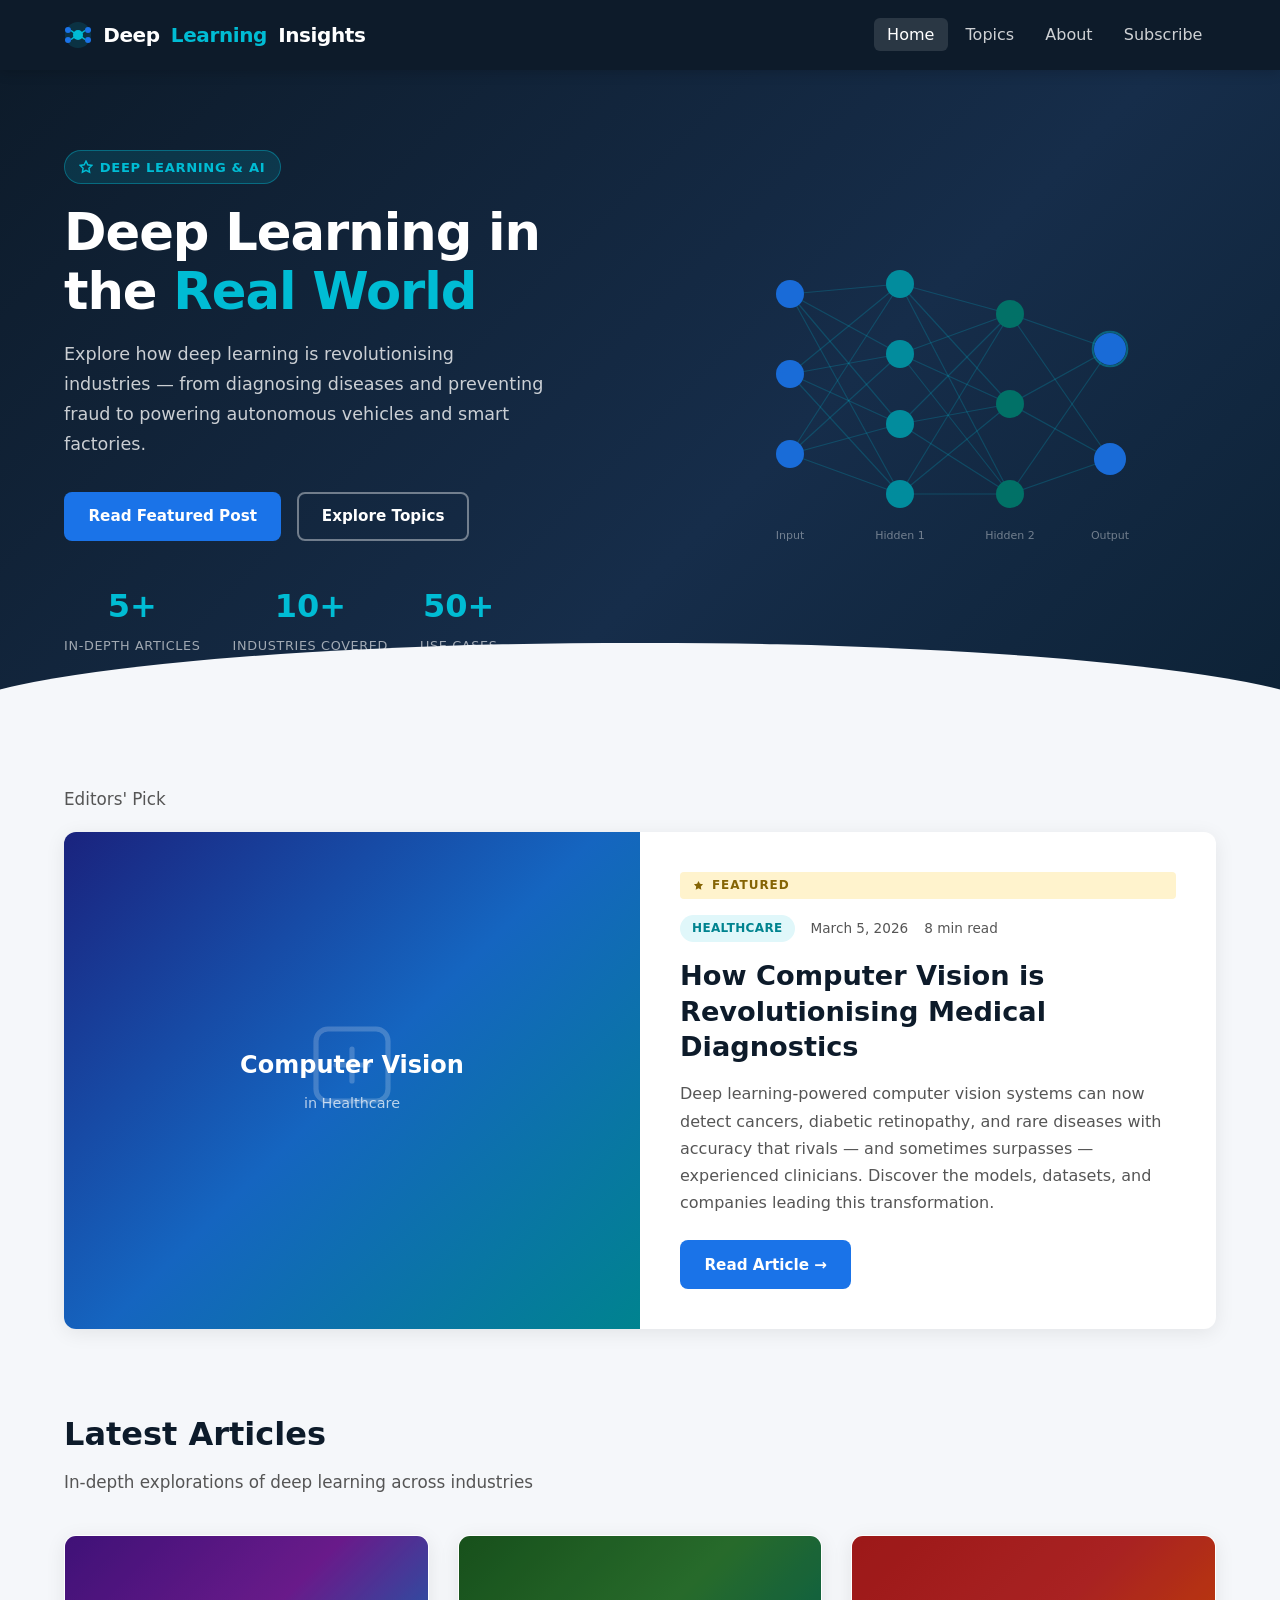
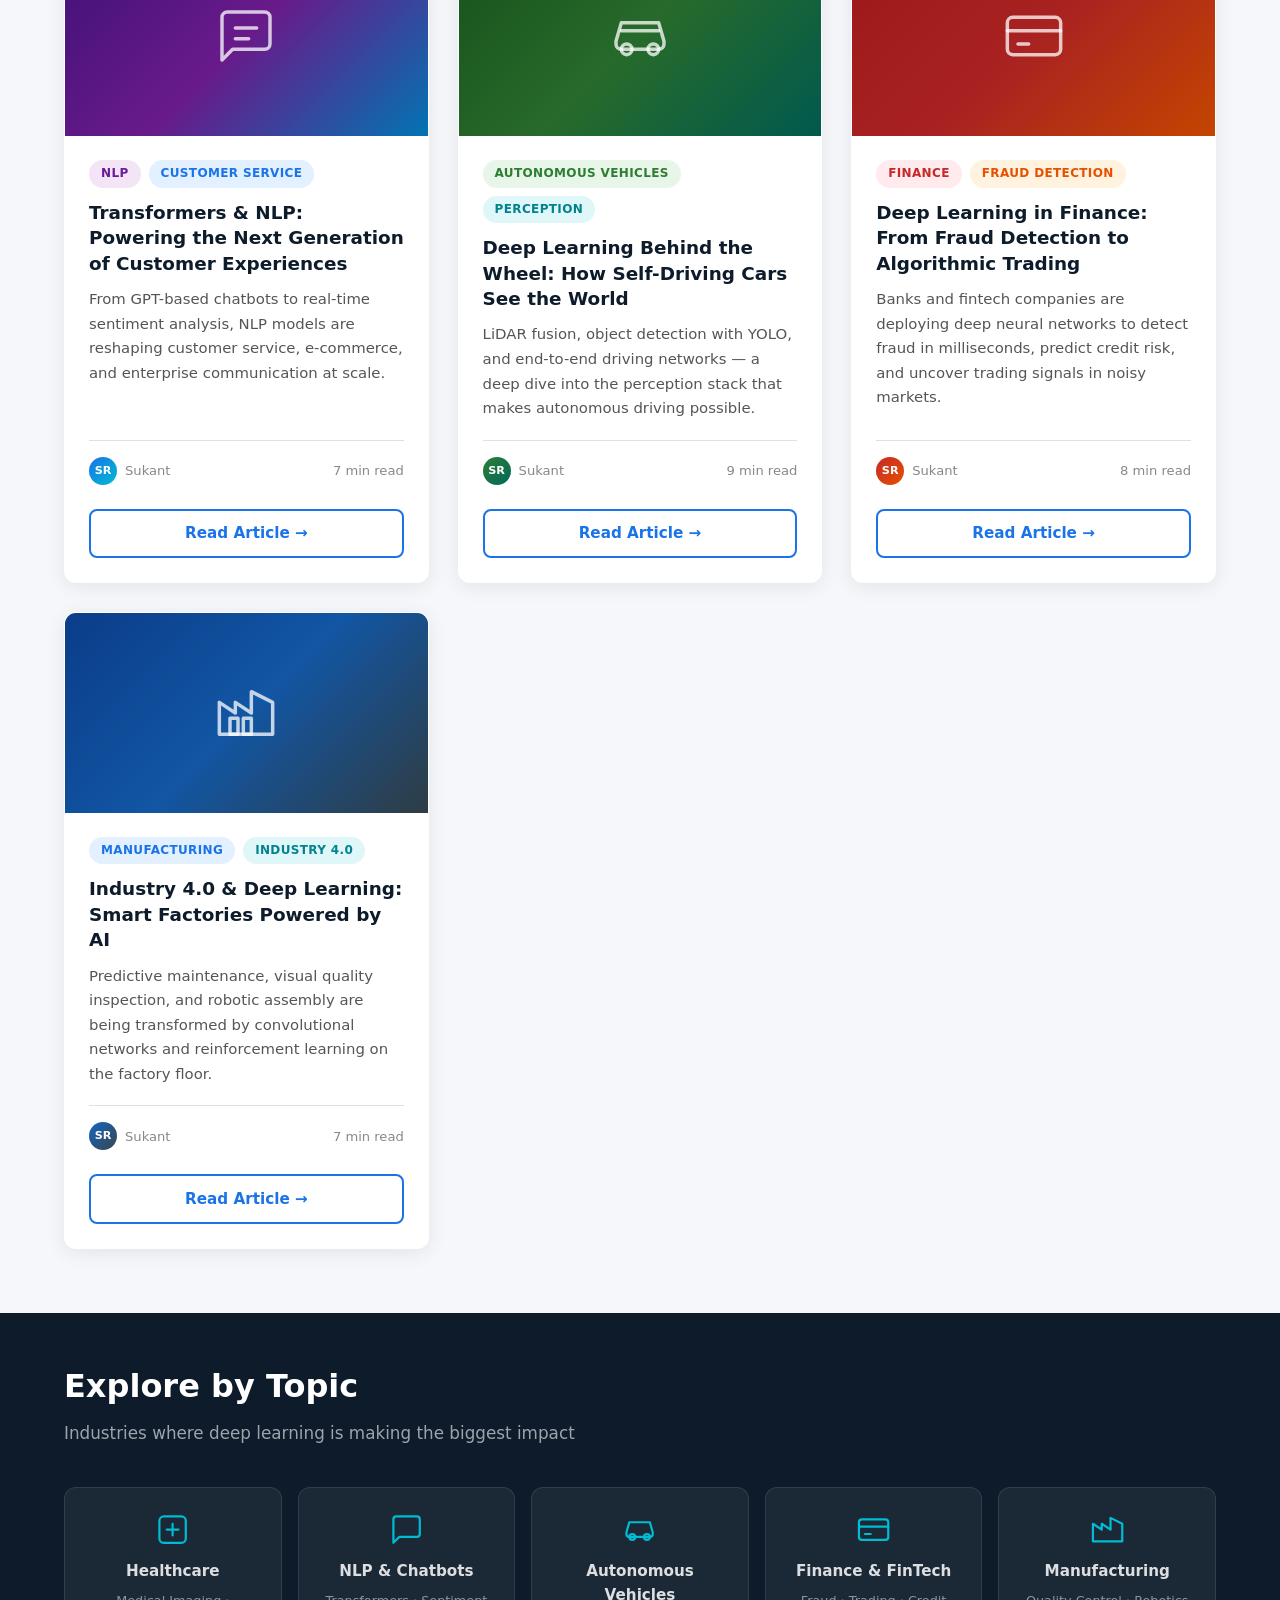
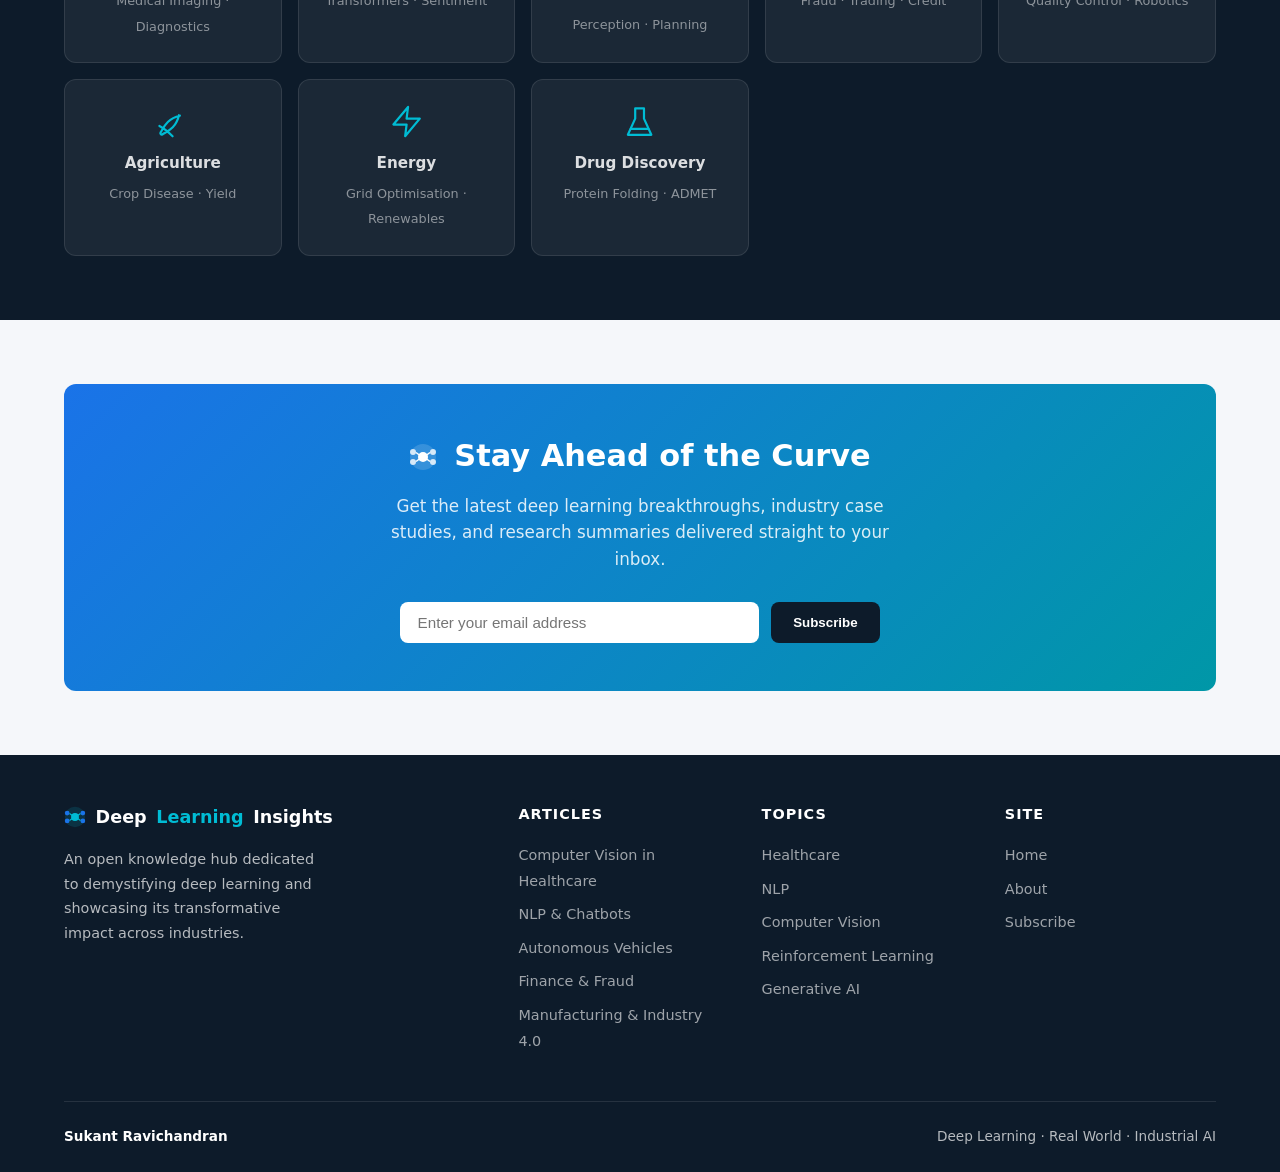
==== index.html @ 3d5c553d "initial commit" ====
<!DOCTYPE html>
<html lang="en">
<head>
  <meta charset="UTF-8" />
  <meta name="viewport" content="width=device-width, initial-scale=1.0" />
  <meta name="description" content="Deep Learning Insights – Exploring real-world applications and industrial use cases of deep learning across healthcare, finance, manufacturing, and more." />
  <title>Deep Learning Insights | Real-World Applications & Industrial Use Cases</title>
  <link rel="stylesheet" href="css/style.css" />
  <link rel="icon" href="data:image/svg+xml,<svg xmlns='http://www.w3.org/2000/svg' viewBox='0 0 100 100'><circle cx='50' cy='50' r='48' fill='%2300bcd4' opacity='0.2'/><circle cx='50' cy='50' r='18' fill='%2300bcd4'/><circle cx='14' cy='32' r='11' fill='%231a73e8'/><circle cx='14' cy='68' r='11' fill='%231a73e8'/><circle cx='86' cy='32' r='11' fill='%231a73e8'/><circle cx='86' cy='68' r='11' fill='%231a73e8'/><line x1='25' y1='34' x2='39' y2='45' stroke='%2300bcd4' stroke-width='5'/><line x1='25' y1='66' x2='39' y2='55' stroke='%2300bcd4' stroke-width='5'/><line x1='75' y1='34' x2='61' y2='45' stroke='%2300bcd4' stroke-width='5'/><line x1='75' y1='66' x2='61' y2='55' stroke='%2300bcd4' stroke-width='5'/></svg>" />
</head>
<body>

  <!-- ══════════════════ NAVIGATION ══════════════════ -->
  <nav class="navbar" role="navigation" aria-label="Main navigation">
    <div class="container">
      <a href="index.html" class="nav-brand">
        <svg width="28" height="28" viewBox="0 0 28 28" fill="none" aria-hidden="true">
          <circle cx="14" cy="14" r="13" fill="#00bcd4" opacity="0.15"/>
          <circle cx="14" cy="14" r="5" fill="#00bcd4"/>
          <circle cx="4"  cy="9"  r="3" fill="#1a73e8"/>
          <circle cx="4"  cy="19" r="3" fill="#1a73e8"/>
          <circle cx="24" cy="9"  r="3" fill="#1a73e8"/>
          <circle cx="24" cy="19" r="3" fill="#1a73e8"/>
          <line x1="7" y1="9.5"  x2="11" y2="12.5" stroke="#00bcd4" stroke-width="1.5"/>
          <line x1="7" y1="18.5" x2="11" y2="15.5" stroke="#00bcd4" stroke-width="1.5"/>
          <line x1="21" y1="9.5"  x2="17" y2="12.5" stroke="#00bcd4" stroke-width="1.5"/>
          <line x1="21" y1="18.5" x2="17" y2="15.5" stroke="#00bcd4" stroke-width="1.5"/>
        </svg>
        Deep<span>Learning</span> Insights
      </a>
      <button class="nav-toggle" aria-label="Toggle navigation" aria-expanded="false">
        <svg width="24" height="24" viewBox="0 0 24 24" fill="none" stroke="currentColor" stroke-width="2" stroke-linecap="round">
          <line x1="3" y1="6"  x2="21" y2="6"/>
          <line x1="3" y1="12" x2="21" y2="12"/>
          <line x1="3" y1="18" x2="21" y2="18"/>
        </svg>
      </button>
      <ul class="nav-links">
        <li><a href="index.html" class="active">Home</a></li>
        <li><a href="#topics">Topics</a></li>
        <li><a href="about.html">About</a></li>
        <li><a href="#newsletter">Subscribe</a></li>
      </ul>
    </div>
  </nav>

  <!-- ══════════════════ HERO ══════════════════ -->
  <section class="hero" aria-label="Hero">
    <div class="container">
      <div class="hero-inner">
        <div class="hero-text">
          <div class="hero-badge">
            <svg width="14" height="14" viewBox="0 0 24 24" fill="none" stroke="currentColor" stroke-width="2.5"><polygon points="12 2 15.09 8.26 22 9.27 17 14.14 18.18 21.02 12 17.77 5.82 21.02 7 14.14 2 9.27 8.91 8.26 12 2"/></svg>
            Deep Learning &amp; AI
          </div>
          <h1>
            Deep Learning in the <span class="highlight">Real World</span>
          </h1>
          <p>
            Explore how deep learning is revolutionising industries — from diagnosing diseases
            and preventing fraud to powering autonomous vehicles and smart factories.
          </p>
          <div class="hero-actions">
            <a href="#featured" class="btn btn--primary">Read Featured Post</a>
            <a href="#topics"   class="btn btn--outline" style="color:#fff;border-color:rgba(255,255,255,0.4);">Explore Topics</a>
          </div>
          <div class="hero-stats">
            <div class="stat-item">
              <span class="stat-number">5+</span>
              <span class="stat-label">In-depth Articles</span>
            </div>
            <div class="stat-item">
              <span class="stat-number">10+</span>
              <span class="stat-label">Industries Covered</span>
            </div>
            <div class="stat-item">
              <span class="stat-number">50+</span>
              <span class="stat-label">Use Cases</span>
            </div>
          </div>
        </div>

        <!-- Animated Neural Network SVG -->
        <div class="hero-visual" aria-hidden="true">
          <svg class="neural-net-svg" viewBox="0 0 420 340" fill="none" xmlns="http://www.w3.org/2000/svg">
            <!-- Connections -->
            <g stroke="rgba(0,188,212,0.25)" stroke-width="1.2">
              <!-- Input → Hidden1 -->
              <line x1="60" y1="60"  x2="170" y2="50"/>
              <line x1="60" y1="60"  x2="170" y2="120"/>
              <line x1="60" y1="60"  x2="170" y2="190"/>
              <line x1="60" y1="60"  x2="170" y2="260"/>
              <line x1="60" y1="140" x2="170" y2="50"/>
              <line x1="60" y1="140" x2="170" y2="120"/>
              <line x1="60" y1="140" x2="170" y2="190"/>
              <line x1="60" y1="140" x2="170" y2="260"/>
              <line x1="60" y1="220" x2="170" y2="50"/>
              <line x1="60" y1="220" x2="170" y2="120"/>
              <line x1="60" y1="220" x2="170" y2="190"/>
              <line x1="60" y1="220" x2="170" y2="260"/>
              <!-- Hidden1 → Hidden2 -->
              <line x1="170" y1="50"  x2="280" y2="80"/>
              <line x1="170" y1="50"  x2="280" y2="170"/>
              <line x1="170" y1="50"  x2="280" y2="260"/>
              <line x1="170" y1="120" x2="280" y2="80"/>
              <line x1="170" y1="120" x2="280" y2="170"/>
              <line x1="170" y1="120" x2="280" y2="260"/>
              <line x1="170" y1="190" x2="280" y2="80"/>
              <line x1="170" y1="190" x2="280" y2="170"/>
              <line x1="170" y1="190" x2="280" y2="260"/>
              <line x1="170" y1="260" x2="280" y2="80"/>
              <line x1="170" y1="260" x2="280" y2="170"/>
              <line x1="170" y1="260" x2="280" y2="260"/>
              <!-- Hidden2 → Output -->
              <line x1="280" y1="80"  x2="380" y2="115"/>
              <line x1="280" y1="80"  x2="380" y2="225"/>
              <line x1="280" y1="170" x2="380" y2="115"/>
              <line x1="280" y1="170" x2="380" y2="225"/>
              <line x1="280" y1="260" x2="380" y2="115"/>
              <line x1="280" y1="260" x2="380" y2="225"/>
            </g>
            <!-- Input nodes -->
            <g fill="#1a73e8">
              <circle cx="60" cy="60"  r="14"/>
              <circle cx="60" cy="140" r="14"/>
              <circle cx="60" cy="220" r="14"/>
            </g>
            <!-- Hidden layer 1 -->
            <g fill="#0097a7">
              <circle cx="170" cy="50"  r="14"/>
              <circle cx="170" cy="120" r="14"/>
              <circle cx="170" cy="190" r="14"/>
              <circle cx="170" cy="260" r="14"/>
            </g>
            <!-- Hidden layer 2 -->
            <g fill="#00796b">
              <circle cx="280" cy="80"  r="14"/>
              <circle cx="280" cy="170" r="14"/>
              <circle cx="280" cy="260" r="14"/>
            </g>
            <!-- Output nodes -->
            <g fill="#1a73e8">
              <circle cx="380" cy="115" r="16"/>
              <circle cx="380" cy="225" r="16"/>
            </g>
            <!-- Labels -->
            <text x="60" y="305" text-anchor="middle" fill="rgba(255,255,255,0.45)" font-size="11">Input</text>
            <text x="170" y="305" text-anchor="middle" fill="rgba(255,255,255,0.45)" font-size="11">Hidden 1</text>
            <text x="280" y="305" text-anchor="middle" fill="rgba(255,255,255,0.45)" font-size="11">Hidden 2</text>
            <text x="380" y="305" text-anchor="middle" fill="rgba(255,255,255,0.45)" font-size="11">Output</text>
            <!-- Pulse animation on output -->
            <circle cx="380" cy="115" r="20" stroke="#00bcd4" stroke-width="2" fill="none" opacity="0.5">
              <animate attributeName="r" from="16" to="28" dur="1.8s" repeatCount="indefinite"/>
              <animate attributeName="opacity" from="0.5" to="0" dur="1.8s" repeatCount="indefinite"/>
            </circle>
          </svg>
        </div>
      </div>
    </div>
  </section>

  <!-- ══════════════════ FEATURED POST ══════════════════ -->
  <section class="featured-section" id="featured">
    <div class="container">
      <p class="section-subtitle" style="margin-bottom:1.2rem;">Editors' Pick</p>
      <a href="posts/computer-vision-healthcare.html" class="featured-card" style="text-decoration:none;color:inherit;">
        <div class="featured-image" style="background:linear-gradient(135deg,#1a237e,#1565c0,#00838f);">
          <span class="featured-image-icon">
            <svg viewBox="0 0 24 24" fill="none" stroke="currentColor" stroke-width="1.3" stroke-linecap="round" stroke-linejoin="round" class="featured-illustration" aria-hidden="true"><rect x="3" y="3" width="18" height="18" rx="3"/><line x1="12" y1="8" x2="12" y2="16"/><line x1="8" y1="12" x2="16" y2="12"/></svg>
          </span>
          <div class="featured-image-label">
            <h3>Computer Vision</h3>
            <p style="color:rgba(255,255,255,0.7);font-size:0.9rem;">in Healthcare</p>
          </div>
        </div>
        <div class="featured-content">
          <span class="featured-label">
            <svg width="11" height="11" viewBox="0 0 24 24" fill="currentColor" style="vertical-align:middle;margin-right:3px;" aria-hidden="true"><polygon points="12 2 15.09 8.26 22 9.27 17 14.14 18.18 21.02 12 17.77 5.82 21.02 7 14.14 2 9.27 8.91 8.26 12 2"/></svg>
            Featured
          </span>
          <div class="featured-meta">
            <span class="tag tag--teal">Healthcare</span>
            <span>March 5, 2026</span>
            <span>8 min read</span>
          </div>
          <h2>How Computer Vision is Revolutionising Medical Diagnostics</h2>
          <p>
            Deep learning-powered computer vision systems can now detect cancers, diabetic
            retinopathy, and rare diseases with accuracy that rivals — and sometimes surpasses —
            experienced clinicians. Discover the models, datasets, and companies leading this
            transformation.
          </p>
          <span class="btn btn--primary" style="align-self:flex-start;">Read Article →</span>
        </div>
      </a>
    </div>
  </section>

  <!-- ══════════════════ BLOG GRID ══════════════════ -->
  <section class="blog-section" id="articles">
    <div class="container">
      <h2 class="section-title">Latest Articles</h2>
      <p class="section-subtitle">In-depth explorations of deep learning across industries</p>

      <div class="blog-grid">

        <!-- Card 1: NLP -->
        <article class="blog-card">
          <div class="card-image" style="background:linear-gradient(135deg,#4a148c,#7b1fa2,#0288d1);">
            <svg class="card-icon" viewBox="0 0 24 24" fill="none" stroke="currentColor" stroke-width="1.3" stroke-linecap="round" stroke-linejoin="round" aria-hidden="true"><path d="M21 15a2 2 0 01-2 2H7l-4 4V5a2 2 0 012-2h14a2 2 0 012 2z"/><line x1="8" y1="9" x2="16" y2="9"/><line x1="8" y1="13" x2="13" y2="13"/></svg>
            <div class="card-image-overlay"></div>
          </div>
          <div class="card-content">
            <div class="card-tags">
              <span class="tag tag--purple">NLP</span>
              <span class="tag tag--blue">Customer Service</span>
            </div>
            <h3>Transformers &amp; NLP: Powering the Next Generation of Customer Experiences</h3>
            <p>
              From GPT-based chatbots to real-time sentiment analysis, NLP models are reshaping
              customer service, e-commerce, and enterprise communication at scale.
            </p>
            <div class="card-meta">
              <div class="card-author">
                <div class="author-avatar">SR</div>
                <span>Sukant</span>
              </div>
              <span>7 min read</span>
            </div>
          </div>
          <a href="posts/nlp-customer-service.html" class="btn btn--outline" style="margin:0 1.5rem 1.5rem;justify-content:center;">Read Article →</a>
        </article>

        <!-- Card 2: Autonomous Vehicles -->
        <article class="blog-card">
          <div class="card-image" style="background:linear-gradient(135deg,#1b5e20,#2e7d32,#00695c);">
            <svg class="card-icon" viewBox="0 0 24 24" fill="none" stroke="currentColor" stroke-width="1.3" stroke-linecap="round" stroke-linejoin="round" aria-hidden="true"><path d="M19 17H5a2 2 0 01-2-2v-1l2-7h14l2 7v1a2 2 0 01-2 2z"/><circle cx="7" cy="17" r="2"/><circle cx="17" cy="17" r="2"/><path d="M5 10h14"/></svg>
            <div class="card-image-overlay"></div>
          </div>
          <div class="card-content">
            <div class="card-tags">
              <span class="tag tag--green">Autonomous Vehicles</span>
              <span class="tag tag--teal">Perception</span>
            </div>
            <h3>Deep Learning Behind the Wheel: How Self-Driving Cars See the World</h3>
            <p>
              LiDAR fusion, object detection with YOLO, and end-to-end driving networks —
              a deep dive into the perception stack that makes autonomous driving possible.
            </p>
            <div class="card-meta">
              <div class="card-author">
                <div class="author-avatar" style="background:linear-gradient(135deg,#2e7d32,#00695c);">SR</div>
                <span>Sukant</span>
              </div>
              <span>9 min read</span>
            </div>
          </div>
          <a href="posts/autonomous-vehicles.html" class="btn btn--outline" style="margin:0 1.5rem 1.5rem;justify-content:center;">Read Article →</a>
        </article>

        <!-- Card 3: Finance -->
        <article class="blog-card">
          <div class="card-image" style="background:linear-gradient(135deg,#b71c1c,#c62828,#e65100);">
            <svg class="card-icon" viewBox="0 0 24 24" fill="none" stroke="currentColor" stroke-width="1.3" stroke-linecap="round" stroke-linejoin="round" aria-hidden="true"><rect x="2" y="5" width="20" height="14" rx="2"/><line x1="2" y1="10" x2="22" y2="10"/><line x1="6" y1="15" x2="10" y2="15"/></svg>
            <div class="card-image-overlay"></div>
          </div>
          <div class="card-content">
            <div class="card-tags">
              <span class="tag tag--red">Finance</span>
              <span class="tag tag--orange">Fraud Detection</span>
            </div>
            <h3>Deep Learning in Finance: From Fraud Detection to Algorithmic Trading</h3>
            <p>
              Banks and fintech companies are deploying deep neural networks to detect fraud
              in milliseconds, predict credit risk, and uncover trading signals in noisy markets.
            </p>
            <div class="card-meta">
              <div class="card-author">
                <div class="author-avatar" style="background:linear-gradient(135deg,#c62828,#e65100);">SR</div>
                <span>Sukant</span>
              </div>
              <span>8 min read</span>
            </div>
          </div>
          <a href="posts/finance-fraud-detection.html" class="btn btn--outline" style="margin:0 1.5rem 1.5rem;justify-content:center;">Read Article →</a>
        </article>

        <!-- Card 4: Manufacturing -->
        <article class="blog-card">
          <div class="card-image" style="background:linear-gradient(135deg,#0d47a1,#1565c0,#37474f);">
            <svg class="card-icon" viewBox="0 0 24 24" fill="none" stroke="currentColor" stroke-width="1.3" stroke-linecap="round" stroke-linejoin="round" aria-hidden="true"><path d="M2 20V8l6 4V8l6 4V4l8 4v12H2z"/><rect x="6" y="14" width="3" height="6"/><rect x="11" y="14" width="3" height="6"/></svg>
            <div class="card-image-overlay"></div>
          </div>
          <div class="card-content">
            <div class="card-tags">
              <span class="tag tag--blue">Manufacturing</span>
              <span class="tag tag--teal">Industry 4.0</span>
            </div>
            <h3>Industry 4.0 &amp; Deep Learning: Smart Factories Powered by AI</h3>
            <p>
              Predictive maintenance, visual quality inspection, and robotic assembly are being
              transformed by convolutional networks and reinforcement learning on the factory floor.
            </p>
            <div class="card-meta">
              <div class="card-author">
                <div class="author-avatar" style="background:linear-gradient(135deg,#1565c0,#37474f);">SR</div>
                <span>Sukant</span>
              </div>
              <span>7 min read</span>
            </div>
          </div>
          <a href="posts/manufacturing-industry4.html" class="btn btn--outline" style="margin:0 1.5rem 1.5rem;justify-content:center;">Read Article →</a>
        </article>

      </div>
    </div>
  </section>

  <!-- ══════════════════ TOPICS ══════════════════ -->
  <section class="topics-section" id="topics">
    <div class="container">
      <h2 class="section-title">Explore by Topic</h2>
      <p class="section-subtitle">Industries where deep learning is making the biggest impact</p>
      <div class="topics-grid">
        <a href="posts/computer-vision-healthcare.html" class="topic-card" style="text-decoration:none;">
          <span class="topic-icon"><svg viewBox="0 0 24 24" fill="none" stroke="currentColor" stroke-width="1.5" stroke-linecap="round" stroke-linejoin="round" aria-hidden="true"><rect x="3" y="3" width="18" height="18" rx="3"/><line x1="12" y1="8" x2="12" y2="16"/><line x1="8" y1="12" x2="16" y2="12"/></svg></span>
          <h4>Healthcare</h4>
          <span>Medical Imaging · Diagnostics</span>
        </a>
        <a href="posts/nlp-customer-service.html" class="topic-card" style="text-decoration:none;">
          <span class="topic-icon"><svg viewBox="0 0 24 24" fill="none" stroke="currentColor" stroke-width="1.5" stroke-linecap="round" stroke-linejoin="round" aria-hidden="true"><path d="M21 15a2 2 0 01-2 2H7l-4 4V5a2 2 0 012-2h14a2 2 0 012 2z"/></svg></span>
          <h4>NLP &amp; Chatbots</h4>
          <span>Transformers · Sentiment</span>
        </a>
        <a href="posts/autonomous-vehicles.html" class="topic-card" style="text-decoration:none;">
          <span class="topic-icon"><svg viewBox="0 0 24 24" fill="none" stroke="currentColor" stroke-width="1.5" stroke-linecap="round" stroke-linejoin="round" aria-hidden="true"><path d="M19 17H5a2 2 0 01-2-2v-1l2-7h14l2 7v1a2 2 0 01-2 2z"/><circle cx="7" cy="17" r="2"/><circle cx="17" cy="17" r="2"/></svg></span>
          <h4>Autonomous Vehicles</h4>
          <span>Perception · Planning</span>
        </a>
        <a href="posts/finance-fraud-detection.html" class="topic-card" style="text-decoration:none;">
          <span class="topic-icon"><svg viewBox="0 0 24 24" fill="none" stroke="currentColor" stroke-width="1.5" stroke-linecap="round" stroke-linejoin="round" aria-hidden="true"><rect x="2" y="5" width="20" height="14" rx="2"/><line x1="2" y1="10" x2="22" y2="10"/><line x1="6" y1="15" x2="10" y2="15"/></svg></span>
          <h4>Finance &amp; FinTech</h4>
          <span>Fraud · Trading · Credit</span>
        </a>
        <a href="posts/manufacturing-industry4.html" class="topic-card" style="text-decoration:none;">
          <span class="topic-icon"><svg viewBox="0 0 24 24" fill="none" stroke="currentColor" stroke-width="1.5" stroke-linecap="round" stroke-linejoin="round" aria-hidden="true"><path d="M2 20V8l6 4V8l6 4V4l8 4v12H2z"/></svg></span>
          <h4>Manufacturing</h4>
          <span>Quality Control · Robotics</span>
        </a>
        <div class="topic-card">
          <span class="topic-icon"><svg viewBox="0 0 24 24" fill="none" stroke="currentColor" stroke-width="1.5" stroke-linecap="round" stroke-linejoin="round" aria-hidden="true"><path d="M17 8C8 10 5.9 16.17 3.82 19.34A1 1 0 005 20.82c3.17-2.08 9.34-4.18 11.34-13.18M3 15c4 2 7 5 9 7"/></svg></span>
          <h4>Agriculture</h4>
          <span>Crop Disease · Yield</span>
        </div>
        <div class="topic-card">
          <span class="topic-icon"><svg viewBox="0 0 24 24" fill="none" stroke="currentColor" stroke-width="1.5" stroke-linecap="round" stroke-linejoin="round" aria-hidden="true"><polygon points="13 2 3 14 12 14 11 22 21 10 12 10 13 2"/></svg></span>
          <h4>Energy</h4>
          <span>Grid Optimisation · Renewables</span>
        </div>
        <div class="topic-card">
          <span class="topic-icon"><svg viewBox="0 0 24 24" fill="none" stroke="currentColor" stroke-width="1.5" stroke-linecap="round" stroke-linejoin="round" aria-hidden="true"><path d="M9 3h6M9 3v7l-5 11h16L15 10V3"/><line x1="6" y1="17" x2="18" y2="17"/></svg></span>
          <h4>Drug Discovery</h4>
          <span>Protein Folding · ADMET</span>
        </div>
      </div>
    </div>
  </section>

  <!-- ══════════════════ NEWSLETTER ══════════════════ -->
  <section class="newsletter-section" id="newsletter">
    <div class="container">
      <div class="newsletter-box">
        <h2>
          <svg width="28" height="28" viewBox="0 0 28 28" fill="none" style="vertical-align:middle;margin-right:0.4rem;" aria-hidden="true">
            <circle cx="14" cy="14" r="13" fill="rgba(255,255,255,0.15)"/>
            <circle cx="14" cy="14" r="5" fill="#fff"/>
            <circle cx="4" cy="9" r="3" fill="rgba(255,255,255,0.8)"/>
            <circle cx="4" cy="19" r="3" fill="rgba(255,255,255,0.8)"/>
            <circle cx="24" cy="9" r="3" fill="rgba(255,255,255,0.8)"/>
            <circle cx="24" cy="19" r="3" fill="rgba(255,255,255,0.8)"/>
            <line x1="7" y1="9.5" x2="11" y2="12.5" stroke="#fff" stroke-width="1.5"/>
            <line x1="7" y1="18.5" x2="11" y2="15.5" stroke="#fff" stroke-width="1.5"/>
            <line x1="21" y1="9.5" x2="17" y2="12.5" stroke="#fff" stroke-width="1.5"/>
            <line x1="21" y1="18.5" x2="17" y2="15.5" stroke="#fff" stroke-width="1.5"/>
          </svg>
          Stay Ahead of the Curve
        </h2>
        <p>
          Get the latest deep learning breakthroughs, industry case studies, and research
          summaries delivered straight to your inbox.
        </p>
        <form class="newsletter-form" novalidate>
          <input type="email" placeholder="Enter your email address" aria-label="Email address" required />
          <button type="submit">Subscribe</button>
        </form>
      </div>
    </div>
  </section>

  <!-- ══════════════════ FOOTER ══════════════════ -->
  <footer class="footer">
    <div class="container">
      <div class="footer-grid">
        <div class="footer-col">
          <div class="footer-brand">
            <svg width="22" height="22" viewBox="0 0 28 28" fill="none" aria-hidden="true">
              <circle cx="14" cy="14" r="13" fill="#00bcd4" opacity="0.15"/>
              <circle cx="14" cy="14" r="5" fill="#00bcd4"/>
              <circle cx="4"  cy="9"  r="3" fill="#1a73e8"/>
              <circle cx="4"  cy="19" r="3" fill="#1a73e8"/>
              <circle cx="24" cy="9"  r="3" fill="#1a73e8"/>
              <circle cx="24" cy="19" r="3" fill="#1a73e8"/>
              <line x1="7" y1="9.5"  x2="11" y2="12.5" stroke="#00bcd4" stroke-width="1.5"/>
              <line x1="7" y1="18.5" x2="11" y2="15.5" stroke="#00bcd4" stroke-width="1.5"/>
              <line x1="21" y1="9.5"  x2="17" y2="12.5" stroke="#00bcd4" stroke-width="1.5"/>
              <line x1="21" y1="18.5" x2="17" y2="15.5" stroke="#00bcd4" stroke-width="1.5"/>
            </svg>
            Deep<span>Learning</span> Insights
          </div>
          <p>
            An open knowledge hub dedicated to demystifying deep learning and showcasing
            its transformative impact across industries.
          </p>
        </div>
        <div class="footer-col">
          <h5>Articles</h5>
          <ul class="footer-links">
            <li><a href="posts/computer-vision-healthcare.html">Computer Vision in Healthcare</a></li>
            <li><a href="posts/nlp-customer-service.html">NLP &amp; Chatbots</a></li>
            <li><a href="posts/autonomous-vehicles.html">Autonomous Vehicles</a></li>
            <li><a href="posts/finance-fraud-detection.html">Finance &amp; Fraud</a></li>
            <li><a href="posts/manufacturing-industry4.html">Manufacturing &amp; Industry 4.0</a></li>
          </ul>
        </div>
        <div class="footer-col">
          <h5>Topics</h5>
          <ul class="footer-links">
            <li><a href="#topics">Healthcare</a></li>
            <li><a href="#topics">NLP</a></li>
            <li><a href="#topics">Computer Vision</a></li>
            <li><a href="#topics">Reinforcement Learning</a></li>
            <li><a href="#topics">Generative AI</a></li>
          </ul>
        </div>
        <div class="footer-col">
          <h5>Site</h5>
          <ul class="footer-links">
            <li><a href="index.html">Home</a></li>
            <li><a href="about.html">About</a></li>
            <li><a href="#newsletter">Subscribe</a></li>
          </ul>
        </div>
      </div>
      <div class="footer-bottom">
        <span><strong style="color:#fff;">Sukant Ravichandran</strong></span>
        <span>Deep Learning · Real World · Industrial AI</span>
      </div>
    </div>
  </footer>

  <script src="js/main.js"></script>
</body>
</html>
---- css/style.css ----
/* =========================================
   Deep Learning Blog - Main Stylesheet
   ========================================= */

/* --- CSS Variables --- */
:root {
  --primary: #1a73e8;
  --primary-dark: #1558b0;
  --secondary: #0d1b2a;
  --accent: #00bcd4;
  --accent-warm: #ff6f00;
  --text: #212121;
  --text-light: #555;
  --bg: #f5f7fa;
  --card-bg: #ffffff;
  --border: #e0e0e0;
  --shadow: 0 4px 20px rgba(0, 0, 0, 0.08);
  --shadow-hover: 0 8px 30px rgba(0, 0, 0, 0.14);
  --radius: 12px;
  --font-sans: 'Segoe UI', system-ui, -apple-system, sans-serif;
  --font-mono: 'Fira Code', 'Courier New', monospace;
  --nav-height: 70px;
  --transition: 0.25s ease;
}

/* --- Reset & Base --- */
*, *::before, *::after {
  box-sizing: border-box;
  margin: 0;
  padding: 0;
}

html {
  scroll-behavior: smooth;
  font-size: 16px;
}

body {
  font-family: var(--font-sans);
  color: var(--text);
  background: var(--bg);
  line-height: 1.6;
}

a {
  color: var(--primary);
  text-decoration: none;
  transition: color var(--transition);
}

a:hover {
  color: var(--primary-dark);
}

img {
  max-width: 100%;
  height: auto;
  display: block;
}

ul, ol {
  padding-left: 1.5rem;
}

/* --- Utility --- */
.container {
  width: 100%;
  max-width: 1200px;
  margin: 0 auto;
  padding: 0 1.5rem;
}

.section-title {
  font-size: 2rem;
  font-weight: 700;
  color: var(--secondary);
  margin-bottom: 0.5rem;
}

.section-subtitle {
  font-size: 1.05rem;
  color: var(--text-light);
  margin-bottom: 2.5rem;
}

.tag {
  display: inline-block;
  padding: 0.25rem 0.75rem;
  border-radius: 20px;
  font-size: 0.75rem;
  font-weight: 600;
  letter-spacing: 0.03em;
  text-transform: uppercase;
}

.tag--blue   { background: #e3f0ff; color: #1a73e8; }
.tag--teal   { background: #e0f7fa; color: #00838f; }
.tag--orange { background: #fff3e0; color: #e65100; }
.tag--green  { background: #e8f5e9; color: #2e7d32; }
.tag--purple { background: #f3e5f5; color: #6a1b9a; }
.tag--red    { background: #ffebee; color: #c62828; }

.btn {
  display: inline-flex;
  align-items: center;
  gap: 0.4rem;
  padding: 0.65rem 1.4rem;
  border-radius: 8px;
  font-weight: 600;
  font-size: 0.95rem;
  cursor: pointer;
  transition: all var(--transition);
  border: 2px solid transparent;
}

.btn--primary {
  background: var(--primary);
  color: #fff;
}

.btn--primary:hover {
  background: var(--primary-dark);
  color: #fff;
}

.btn--outline {
  background: transparent;
  border-color: var(--primary);
  color: var(--primary);
}

.btn--outline:hover {
  background: var(--primary);
  color: #fff;
}

/* --- Navigation --- */
.navbar {
  position: sticky;
  top: 0;
  z-index: 100;
  height: var(--nav-height);
  background: var(--secondary);
  box-shadow: 0 2px 12px rgba(0,0,0,0.18);
}

.navbar .container {
  display: flex;
  align-items: center;
  justify-content: space-between;
  height: 100%;
}

.nav-brand {
  display: flex;
  align-items: center;
  gap: 0.7rem;
  color: #fff;
  font-size: 1.25rem;
  font-weight: 700;
  letter-spacing: -0.02em;
}

.nav-brand svg {
  flex-shrink: 0;
}

.nav-brand span {
  color: var(--accent);
}

.nav-links {
  display: flex;
  align-items: center;
  gap: 0.25rem;
  list-style: none;
  padding: 0;
}

.nav-links a {
  color: rgba(255,255,255,0.80);
  font-weight: 500;
  padding: 0.45rem 0.85rem;
  border-radius: 6px;
  transition: all var(--transition);
}

.nav-links a:hover,
.nav-links a.active {
  background: rgba(255,255,255,0.12);
  color: #fff;
}

.nav-toggle {
  display: none;
  background: none;
  border: none;
  cursor: pointer;
  padding: 0.3rem;
  color: #fff;
}

/* --- Hero Section --- */
.hero {
  background: linear-gradient(135deg, var(--secondary) 0%, #162d4a 60%, #0d2236 100%);
  color: #fff;
  padding: 5rem 0 4rem;
  position: relative;
  overflow: hidden;
}

.hero::after {
  content: '';
  position: absolute;
  bottom: -1px;
  left: 0;
  right: 0;
  height: 80px;
  background: var(--bg);
  clip-path: ellipse(55% 100% at 50% 100%);
}

.hero-inner {
  display: grid;
  grid-template-columns: 1fr 1fr;
  gap: 3rem;
  align-items: center;
}

.hero-badge {
  display: inline-flex;
  align-items: center;
  gap: 0.4rem;
  padding: 0.35rem 0.9rem;
  background: rgba(0,188,212,0.15);
  border: 1px solid rgba(0,188,212,0.4);
  border-radius: 20px;
  color: var(--accent);
  font-size: 0.82rem;
  font-weight: 600;
  letter-spacing: 0.05em;
  text-transform: uppercase;
  margin-bottom: 1.2rem;
}

.hero h1 {
  font-size: clamp(2rem, 4vw, 3.2rem);
  font-weight: 800;
  line-height: 1.15;
  margin-bottom: 1.2rem;
  letter-spacing: -0.02em;
}

.hero h1 .highlight {
  color: var(--accent);
}

.hero p {
  font-size: 1.1rem;
  color: rgba(255,255,255,0.78);
  max-width: 480px;
  margin-bottom: 2rem;
  line-height: 1.7;
}

.hero-actions {
  display: flex;
  gap: 1rem;
  flex-wrap: wrap;
}

.hero-stats {
  display: flex;
  gap: 2rem;
  margin-top: 2.5rem;
}

.stat-item {
  text-align: center;
}

.stat-number {
  font-size: 2rem;
  font-weight: 800;
  color: var(--accent);
  display: block;
}

.stat-label {
  font-size: 0.8rem;
  color: rgba(255,255,255,0.6);
  text-transform: uppercase;
  letter-spacing: 0.05em;
}

.hero-visual {
  display: flex;
  justify-content: center;
  align-items: center;
}

.neural-net-svg {
  width: 100%;
  max-width: 420px;
  opacity: 0.9;
}

/* --- Featured Post --- */
.featured-section {
  padding: 4rem 0 2rem;
}

.featured-card {
  background: var(--card-bg);
  border-radius: var(--radius);
  box-shadow: var(--shadow);
  overflow: hidden;
  display: grid;
  grid-template-columns: 1fr 1fr;
  transition: box-shadow 0.3s ease, transform 0.3s ease;
}

.featured-card:hover {
  box-shadow: var(--shadow-hover);
  transform: translateY(-3px);
}

.featured-image {
  background: linear-gradient(135deg, #1a237e, #1565c0, #0097a7);
  min-height: 320px;
  display: flex;
  align-items: center;
  justify-content: center;
  position: relative;
  overflow: hidden;
}

.featured-image-icon {
  font-size: 6rem;
  opacity: 0.4;
  position: absolute;
}

.featured-image-icon svg {
  width: 6rem;
  height: 6rem;
  color: rgba(255,255,255,0.5);
  stroke: currentColor;
}

.post-meta-icon {
  display: inline-flex;
  align-items: center;
  gap: 0.3rem;
  vertical-align: middle;
}

.post-meta-icon svg {
  width: 14px;
  height: 14px;
  vertical-align: middle;
  flex-shrink: 0;
}

.callout-icon {
  display: inline-flex;
  align-items: center;
  gap: 0.35rem;
  vertical-align: middle;
}

.callout-icon svg {
  width: 16px;
  height: 16px;
  vertical-align: middle;
  flex-shrink: 0;
}

/* Footer brand uses neural-net SVG */
.footer-brand svg {
  flex-shrink: 0;
}

/* Footer heart icon */
.footer-heart {
  display: inline-flex;
  align-items: center;
  vertical-align: middle;
  margin: 0 2px;
}

/* Enhanced card hover transition */
.blog-card {
  background: var(--card-bg);
  border-radius: var(--radius);
  box-shadow: var(--shadow);
  overflow: hidden;
  display: flex;
  flex-direction: column;
  transition: transform 0.3s ease, box-shadow 0.3s ease;
  border: 1px solid transparent;
}

.blog-card:hover {
  transform: translateY(-6px);
  box-shadow: var(--shadow-hover);
  border-color: rgba(0,188,212,0.2);
}

/* Smooth image zoom on featured card hover */
.featured-image svg.featured-illustration {
  transition: transform 0.4s ease;
}

.featured-card:hover .featured-image svg.featured-illustration {
  transform: scale(1.05);
}

.featured-image-label {
  position: relative;
  z-index: 1;
  text-align: center;
  color: #fff;
}

.featured-image-label h3 {
  font-size: 1.5rem;
  font-weight: 700;
  margin-bottom: 0.5rem;
}

.featured-content {
  padding: 2.5rem;
  display: flex;
  flex-direction: column;
  justify-content: center;
}

.featured-meta {
  display: flex;
  align-items: center;
  gap: 1rem;
  margin-bottom: 1rem;
  font-size: 0.85rem;
  color: var(--text-light);
}

.featured-content h2 {
  font-size: 1.7rem;
  font-weight: 700;
  color: var(--secondary);
  margin-bottom: 1rem;
  line-height: 1.3;
}

.featured-content p {
  color: var(--text-light);
  margin-bottom: 1.5rem;
  line-height: 1.7;
}

.featured-label {
  display: inline-block;
  padding: 0.25rem 0.8rem;
  background: #fff3cd;
  color: #856404;
  border-radius: 4px;
  font-size: 0.75rem;
  font-weight: 700;
  text-transform: uppercase;
  letter-spacing: 0.08em;
  margin-bottom: 1rem;
}

/* --- Blog Grid --- */
.blog-section {
  padding: 3rem 0 4rem;
}

.blog-grid {
  display: grid;
  grid-template-columns: repeat(auto-fill, minmax(340px, 1fr));
  gap: 1.8rem;
}

.card-image {
  height: 200px;
  display: flex;
  align-items: center;
  justify-content: center;
  font-size: 4rem;
  position: relative;
  overflow: hidden;
}

.card-image svg.card-icon {
  width: 4rem;
  height: 4rem;
  color: rgba(255,255,255,0.75);
  stroke: currentColor;
  position: relative;
  z-index: 1;
  transition: transform var(--transition);
}

.blog-card:hover .card-image svg.card-icon {
  transform: scale(1.1) translateY(-4px);
}

.card-image-overlay {
  position: absolute;
  inset: 0;
  background: rgba(0,0,0,0.15);
}

.card-content {
  padding: 1.5rem;
  flex: 1;
  display: flex;
  flex-direction: column;
}

.card-tags {
  display: flex;
  gap: 0.5rem;
  flex-wrap: wrap;
  margin-bottom: 0.75rem;
}

.card-content h3 {
  font-size: 1.15rem;
  font-weight: 700;
  color: var(--secondary);
  margin-bottom: 0.65rem;
  line-height: 1.4;
}

.card-content p {
  color: var(--text-light);
  font-size: 0.93rem;
  line-height: 1.65;
  margin-bottom: 1.2rem;
  flex: 1;
}

.card-meta {
  display: flex;
  align-items: center;
  justify-content: space-between;
  padding-top: 1rem;
  border-top: 1px solid var(--border);
  font-size: 0.82rem;
  color: #888;
}

.card-author {
  display: flex;
  align-items: center;
  gap: 0.5rem;
}

.author-avatar {
  width: 28px;
  height: 28px;
  border-radius: 50%;
  background: linear-gradient(135deg, var(--primary), var(--accent));
  display: flex;
  align-items: center;
  justify-content: center;
  color: #fff;
  font-size: 0.7rem;
  font-weight: 700;
}

/* --- Topics Section --- */
.topics-section {
  padding: 3rem 0 4rem;
  background: var(--secondary);
  color: #fff;
}

.topics-section .section-title {
  color: #fff;
}

.topics-section .section-subtitle {
  color: rgba(255,255,255,0.6);
}

.topics-grid {
  display: grid;
  grid-template-columns: repeat(auto-fill, minmax(200px, 1fr));
  gap: 1rem;
}

.topic-card {
  background: rgba(255,255,255,0.06);
  border: 1px solid rgba(255,255,255,0.1);
  border-radius: var(--radius);
  padding: 1.5rem 1.2rem;
  text-align: center;
  color: rgba(255,255,255,0.85);
  transition: all var(--transition);
  cursor: pointer;
}

.topic-card:hover {
  background: rgba(255,255,255,0.12);
  border-color: var(--accent);
  color: #fff;
  transform: translateY(-3px);
}

.topic-icon {
  font-size: 2.2rem;
  margin-bottom: 0.75rem;
  display: flex;
  justify-content: center;
  align-items: center;
}

.topic-icon svg {
  width: 2.2rem;
  height: 2.2rem;
  color: var(--accent);
  stroke: currentColor;
  transition: transform var(--transition);
}

.topic-card:hover .topic-icon svg {
  transform: scale(1.15);
}

.topic-card h4 {
  font-size: 0.95rem;
  font-weight: 600;
  margin-bottom: 0.25rem;
}

.topic-card span {
  font-size: 0.8rem;
  color: rgba(255,255,255,0.5);
}

/* --- Newsletter Section --- */
.newsletter-section {
  padding: 4rem 0;
}

.newsletter-box {
  background: linear-gradient(135deg, var(--primary) 0%, #0097a7 100%);
  border-radius: var(--radius);
  padding: 3rem;
  text-align: center;
  color: #fff;
}

.newsletter-box h2 {
  font-size: 1.9rem;
  font-weight: 700;
  margin-bottom: 0.75rem;
}

.newsletter-box p {
  font-size: 1.05rem;
  color: rgba(255,255,255,0.85);
  margin-bottom: 1.8rem;
  max-width: 500px;
  margin-left: auto;
  margin-right: auto;
}

.newsletter-form {
  display: flex;
  gap: 0.75rem;
  max-width: 480px;
  margin: 0 auto;
}

.newsletter-form input {
  flex: 1;
  padding: 0.75rem 1.1rem;
  border-radius: 8px;
  border: none;
  font-size: 0.95rem;
  outline: none;
}

.newsletter-form button {
  padding: 0.75rem 1.4rem;
  background: var(--secondary);
  color: #fff;
  border: none;
  border-radius: 8px;
  font-weight: 700;
  cursor: pointer;
  transition: background var(--transition);
  white-space: nowrap;
}

.newsletter-form button:hover {
  background: #0d2236;
}

/* --- Footer --- */
.footer {
  background: var(--secondary);
  color: rgba(255,255,255,0.7);
  padding: 3rem 0 1.5rem;
}

.footer-grid {
  display: grid;
  grid-template-columns: 2fr 1fr 1fr 1fr;
  gap: 2rem;
  margin-bottom: 2.5rem;
}

.footer-brand {
  display: flex;
  align-items: center;
  gap: 0.6rem;
  color: #fff;
  font-size: 1.1rem;
  font-weight: 700;
  margin-bottom: 1rem;
}

.footer-brand span {
  color: var(--accent);
}

.footer-col p {
  font-size: 0.9rem;
  line-height: 1.7;
  max-width: 260px;
}

.footer-col h5 {
  color: #fff;
  font-size: 0.9rem;
  font-weight: 700;
  text-transform: uppercase;
  letter-spacing: 0.07em;
  margin-bottom: 1rem;
}

.footer-links {
  list-style: none;
  padding: 0;
}

.footer-links li {
  margin-bottom: 0.5rem;
}

.footer-links a {
  color: rgba(255,255,255,0.6);
  font-size: 0.9rem;
  transition: color var(--transition);
}

.footer-links a:hover {
  color: var(--accent);
}

.footer-bottom {
  border-top: 1px solid rgba(255,255,255,0.1);
  padding-top: 1.5rem;
  display: flex;
  align-items: center;
  justify-content: space-between;
  font-size: 0.85rem;
}

/* =========================================
   Blog Post Page Styles
   ========================================= */
.post-hero {
  padding: 3rem 0 2.5rem;
  background: linear-gradient(135deg, var(--secondary) 0%, #162d4a 100%);
  color: #fff;
}

.post-hero-inner {
  max-width: 800px;
  margin: 0 auto;
}

.post-breadcrumb {
  font-size: 0.85rem;
  color: rgba(255,255,255,0.55);
  margin-bottom: 1.2rem;
}

.post-breadcrumb a {
  color: rgba(255,255,255,0.55);
  transition: color var(--transition);
}

.post-breadcrumb a:hover {
  color: var(--accent);
}

.post-breadcrumb span {
  margin: 0 0.4rem;
}

.post-hero h1 {
  font-size: clamp(1.7rem, 3.5vw, 2.5rem);
  font-weight: 800;
  line-height: 1.2;
  margin-bottom: 1.2rem;
  letter-spacing: -0.02em;
}

.post-meta-bar {
  display: flex;
  align-items: center;
  gap: 1.5rem;
  flex-wrap: wrap;
  font-size: 0.88rem;
  color: rgba(255,255,255,0.65);
  margin-bottom: 1.2rem;
}

.post-meta-bar .tag {
  background: rgba(0,188,212,0.2);
  color: var(--accent);
}

.post-content-wrapper {
  max-width: 800px;
  margin: 3rem auto;
  padding: 0 1.5rem;
}

.post-body {
  background: var(--card-bg);
  border-radius: var(--radius);
  padding: 2.5rem;
  box-shadow: var(--shadow);
  line-height: 1.8;
  font-size: 1.05rem;
  color: var(--text);
}

.post-body h2 {
  font-size: 1.55rem;
  font-weight: 700;
  color: var(--secondary);
  margin: 2.5rem 0 1rem;
  padding-bottom: 0.5rem;
  border-bottom: 3px solid var(--primary);
}

.post-body h3 {
  font-size: 1.2rem;
  font-weight: 700;
  color: var(--secondary);
  margin: 2rem 0 0.75rem;
}

.post-body p {
  margin-bottom: 1.2rem;
}

.post-body ul, .post-body ol {
  margin-bottom: 1.2rem;
}

.post-body li {
  margin-bottom: 0.5rem;
}

.post-body strong {
  color: var(--secondary);
  font-weight: 600;
}

.post-body a {
  color: var(--primary);
  text-decoration: underline;
}

.callout {
  border-left: 4px solid var(--primary);
  background: #f0f7ff;
  border-radius: 0 8px 8px 0;
  padding: 1.2rem 1.4rem;
  margin: 1.5rem 0;
}

.callout--info {
  border-color: var(--primary);
  background: #e3f0ff;
}

.callout--warn {
  border-color: var(--accent-warm);
  background: #fff8f0;
}

.callout--success {
  border-color: #2e7d32;
  background: #e8f5e9;
}

.callout p {
  margin: 0;
  font-size: 0.96rem;
}

.callout strong,
.callout .callout-icon {
  display: flex;
  align-items: center;
  gap: 0.4rem;
  margin-bottom: 0.3rem;
  font-size: 0.88rem;
  text-transform: uppercase;
  letter-spacing: 0.05em;
}

.callout .callout-icon svg {
  width: 16px;
  height: 16px;
  flex-shrink: 0;
}

.stat-box {
  display: grid;
  grid-template-columns: repeat(auto-fit, minmax(140px, 1fr));
  gap: 1rem;
  margin: 2rem 0;
}

.stat-box-item {
  background: var(--bg);
  border-radius: 10px;
  padding: 1.2rem;
  text-align: center;
  border: 1px solid var(--border);
}

.stat-box-item .num {
  font-size: 2rem;
  font-weight: 800;
  color: var(--primary);
  display: block;
}

.stat-box-item .label {
  font-size: 0.82rem;
  color: var(--text-light);
  margin-top: 0.25rem;
  display: block;
}

.use-case-grid {
  display: grid;
  grid-template-columns: repeat(auto-fill, minmax(220px, 1fr));
  gap: 1rem;
  margin: 1.5rem 0;
}

.use-case-item {
  background: var(--bg);
  border: 1px solid var(--border);
  border-radius: 10px;
  padding: 1.2rem;
  transition: all var(--transition);
}

.use-case-item:hover {
  border-color: var(--primary);
  box-shadow: var(--shadow);
}

.use-case-icon {
  font-size: 2rem;
  margin-bottom: 0.5rem;
  display: flex;
  align-items: center;
}

.use-case-icon svg {
  width: 2rem;
  height: 2rem;
  color: var(--primary);
  stroke: currentColor;
}

.use-case-item h4 {
  font-size: 0.95rem;
  font-weight: 700;
  color: var(--secondary);
  margin-bottom: 0.35rem;
}

.use-case-item p {
  font-size: 0.85rem;
  color: var(--text-light);
  margin: 0;
  line-height: 1.55;
}

.tech-table {
  width: 100%;
  border-collapse: collapse;
  margin: 1.5rem 0;
  font-size: 0.92rem;
}

.tech-table th {
  background: var(--secondary);
  color: #fff;
  padding: 0.75rem 1rem;
  text-align: left;
  font-weight: 600;
}

.tech-table td {
  padding: 0.75rem 1rem;
  border-bottom: 1px solid var(--border);
  vertical-align: top;
}

.tech-table tr:nth-child(even) td {
  background: var(--bg);
}

.post-nav {
  display: grid;
  grid-template-columns: 1fr 1fr;
  gap: 1rem;
  margin-top: 2.5rem;
}

.post-nav-item {
  background: var(--card-bg);
  border-radius: var(--radius);
  padding: 1.25rem;
  box-shadow: var(--shadow);
  border: 1px solid var(--border);
  transition: all var(--transition);
}

.post-nav-item:hover {
  border-color: var(--primary);
  box-shadow: var(--shadow-hover);
}

.post-nav-label {
  font-size: 0.75rem;
  text-transform: uppercase;
  letter-spacing: 0.07em;
  color: var(--text-light);
  margin-bottom: 0.4rem;
}

.post-nav-item h4 {
  font-size: 0.95rem;
  font-weight: 700;
  color: var(--secondary);
}

/* --- About Page --- */
.about-hero {
  background: linear-gradient(135deg, var(--secondary) 0%, #162d4a 100%);
  color: #fff;
  padding: 4rem 0;
  text-align: center;
}

.about-hero h1 {
  font-size: 2.6rem;
  font-weight: 800;
  margin-bottom: 1rem;
}

.about-hero p {
  font-size: 1.1rem;
  color: rgba(255,255,255,0.75);
  max-width: 580px;
  margin: 0 auto;
}

.about-content {
  max-width: 860px;
  margin: 4rem auto;
  padding: 0 1.5rem;
}

.about-section {
  background: var(--card-bg);
  border-radius: var(--radius);
  padding: 2.5rem;
  box-shadow: var(--shadow);
  margin-bottom: 2rem;
}

.about-section h2 {
  font-size: 1.5rem;
  font-weight: 700;
  color: var(--secondary);
  margin-bottom: 1rem;
}

.about-section p {
  color: var(--text-light);
  line-height: 1.75;
  margin-bottom: 1rem;
}

.team-grid {
  display: grid;
  grid-template-columns: repeat(auto-fill, minmax(200px, 1fr));
  gap: 1.5rem;
  margin-top: 1.5rem;
}

.team-card {
  text-align: center;
  background: var(--bg);
  border-radius: var(--radius);
  padding: 1.8rem 1.2rem;
  border: 1px solid var(--border);
}

.team-avatar {
  width: 72px;
  height: 72px;
  border-radius: 50%;
  margin: 0 auto 1rem;
  display: flex;
  align-items: center;
  justify-content: center;
  font-size: 1.8rem;
  font-weight: 800;
  color: #fff;
}

.team-card h4 {
  font-size: 1rem;
  font-weight: 700;
  color: var(--secondary);
  margin-bottom: 0.25rem;
}

.team-card p {
  font-size: 0.82rem;
  color: var(--text-light);
  margin: 0;
}

/* --- Responsive --- */
@media (max-width: 900px) {
  .hero-inner {
    grid-template-columns: 1fr;
    text-align: center;
  }

  .hero p {
    max-width: 100%;
  }

  .hero-actions {
    justify-content: center;
  }

  .hero-stats {
    justify-content: center;
  }

  .hero-visual {
    display: none;
  }

  .featured-card {
    grid-template-columns: 1fr;
  }

  .featured-image {
    min-height: 200px;
  }

  .footer-grid {
    grid-template-columns: 1fr 1fr;
  }

  .post-nav {
    grid-template-columns: 1fr;
  }
}

@media (max-width: 640px) {
  .nav-links {
    display: none;
    position: absolute;
    top: var(--nav-height);
    left: 0;
    right: 0;
    background: var(--secondary);
    flex-direction: column;
    align-items: stretch;
    padding: 1rem;
    gap: 0.25rem;
    box-shadow: 0 8px 20px rgba(0,0,0,0.3);
  }

  .nav-links.open {
    display: flex;
  }

  .nav-toggle {
    display: block;
  }

  .footer-grid {
    grid-template-columns: 1fr;
  }

  .footer-bottom {
    flex-direction: column;
    gap: 0.75rem;
    text-align: center;
  }

  .newsletter-form {
    flex-direction: column;
  }

  .blog-grid {
    grid-template-columns: 1fr;
  }

  .post-body {
    padding: 1.5rem;
  }
}

/* --- Animations --- */
@keyframes fadeInUp {
  from {
    opacity: 0;
    transform: translateY(24px);
  }
  to {
    opacity: 1;
    transform: translateY(0);
  }
}

.anim-fade-up {
  animation: fadeInUp 0.6s ease both;
}

.anim-delay-1 { animation-delay: 0.1s; }
.anim-delay-2 { animation-delay: 0.2s; }
.anim-delay-3 { animation-delay: 0.3s; }
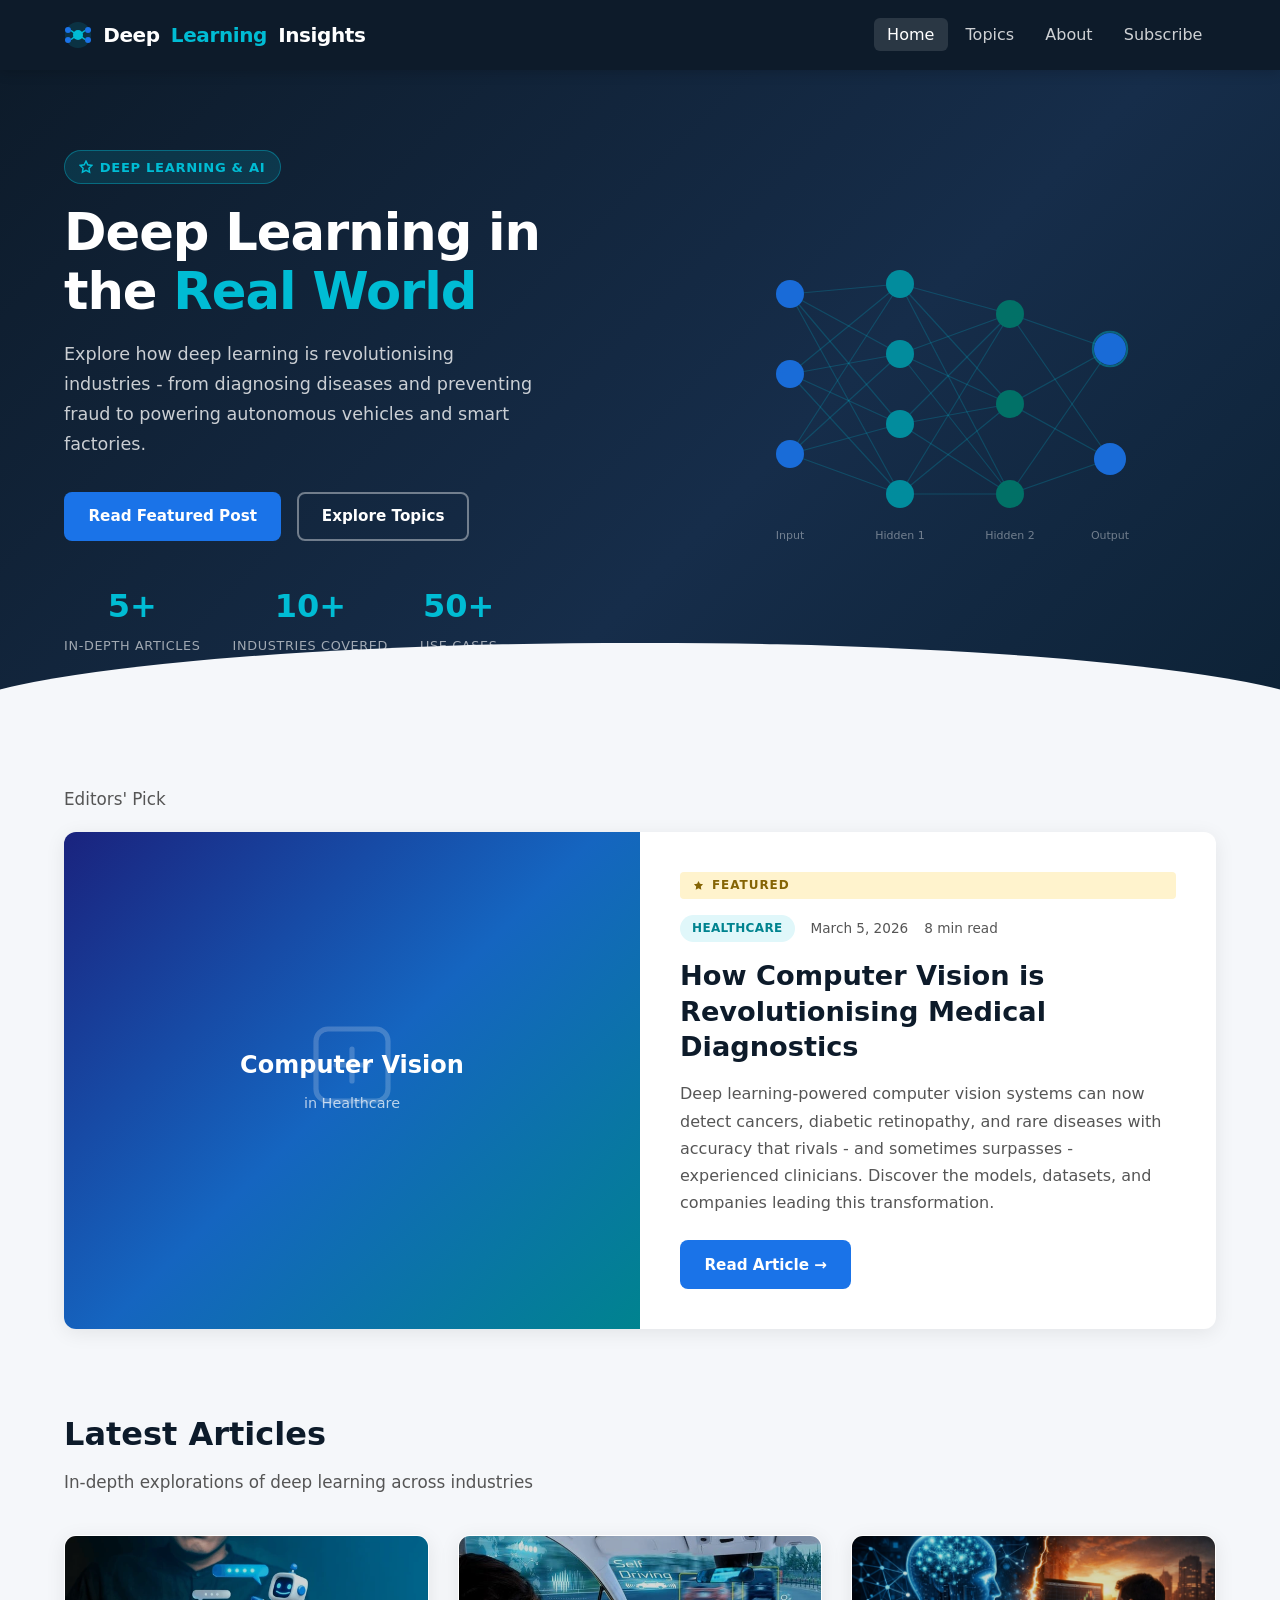
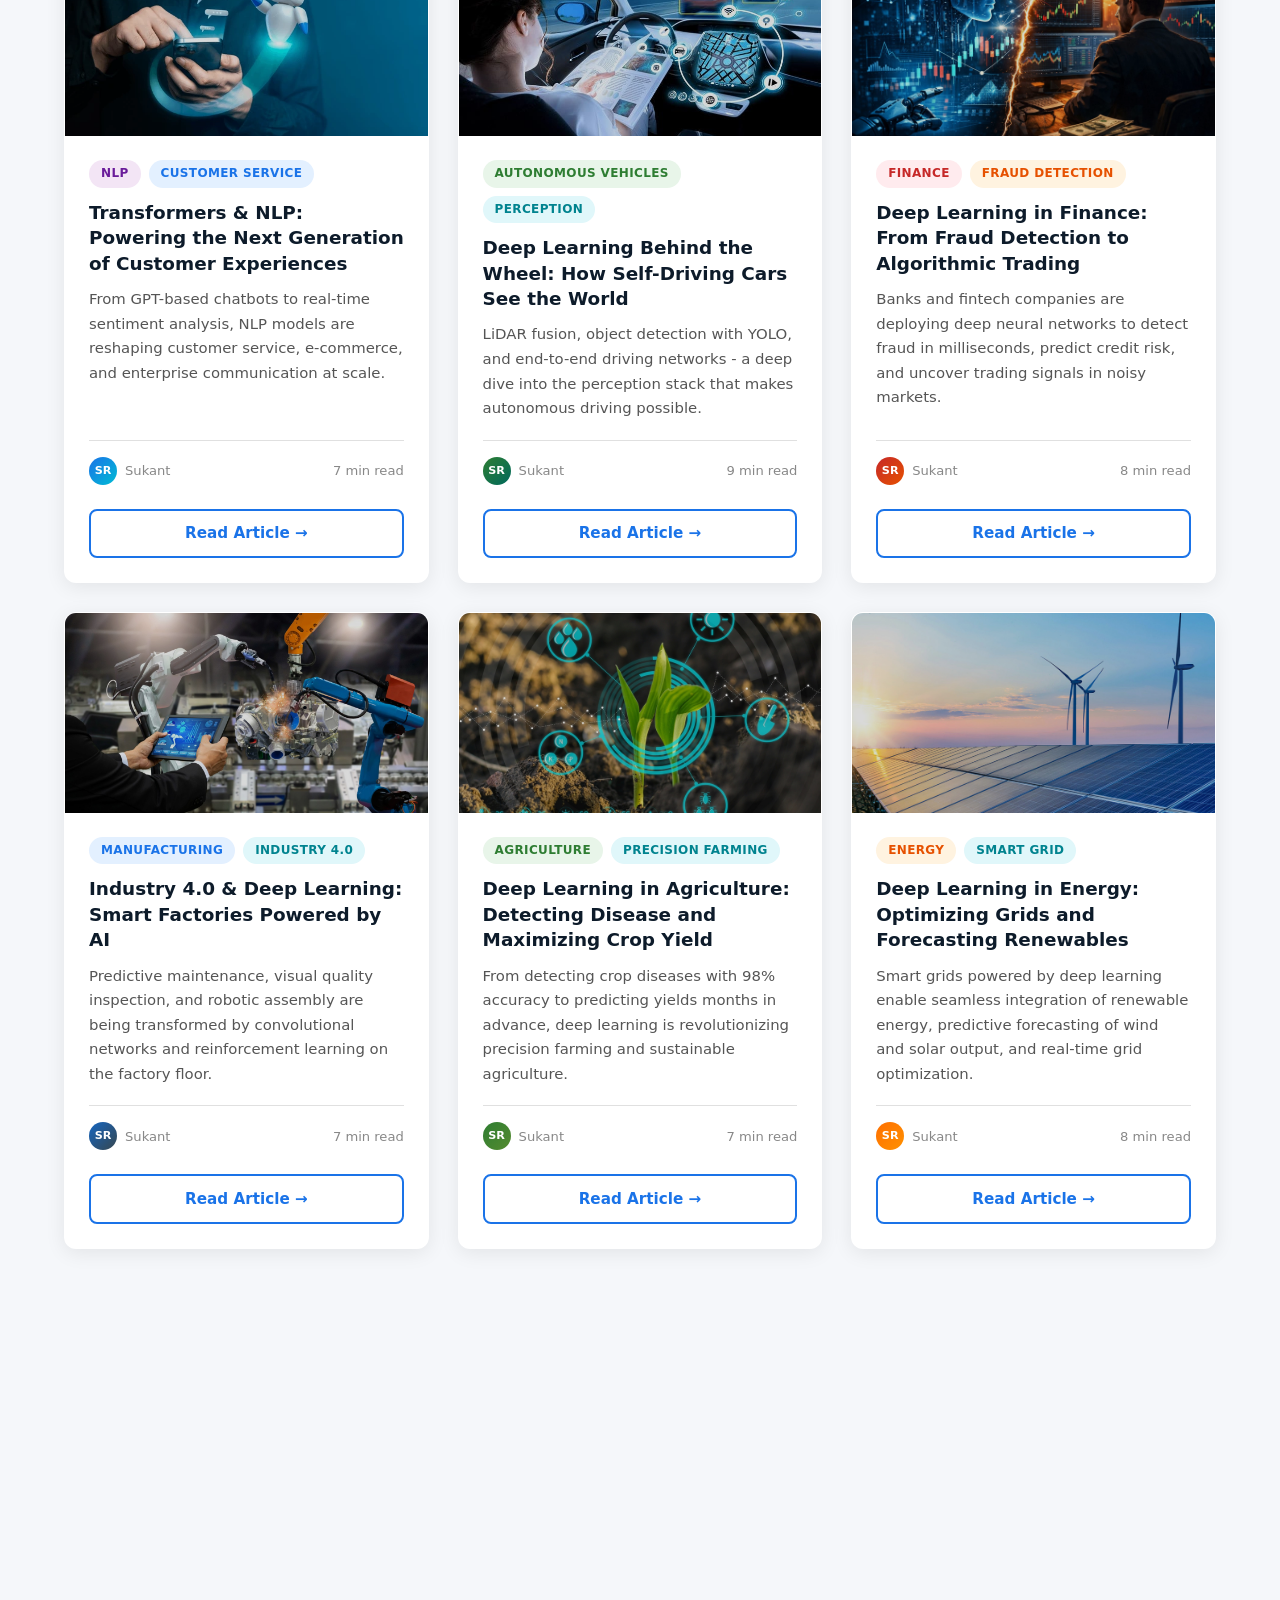
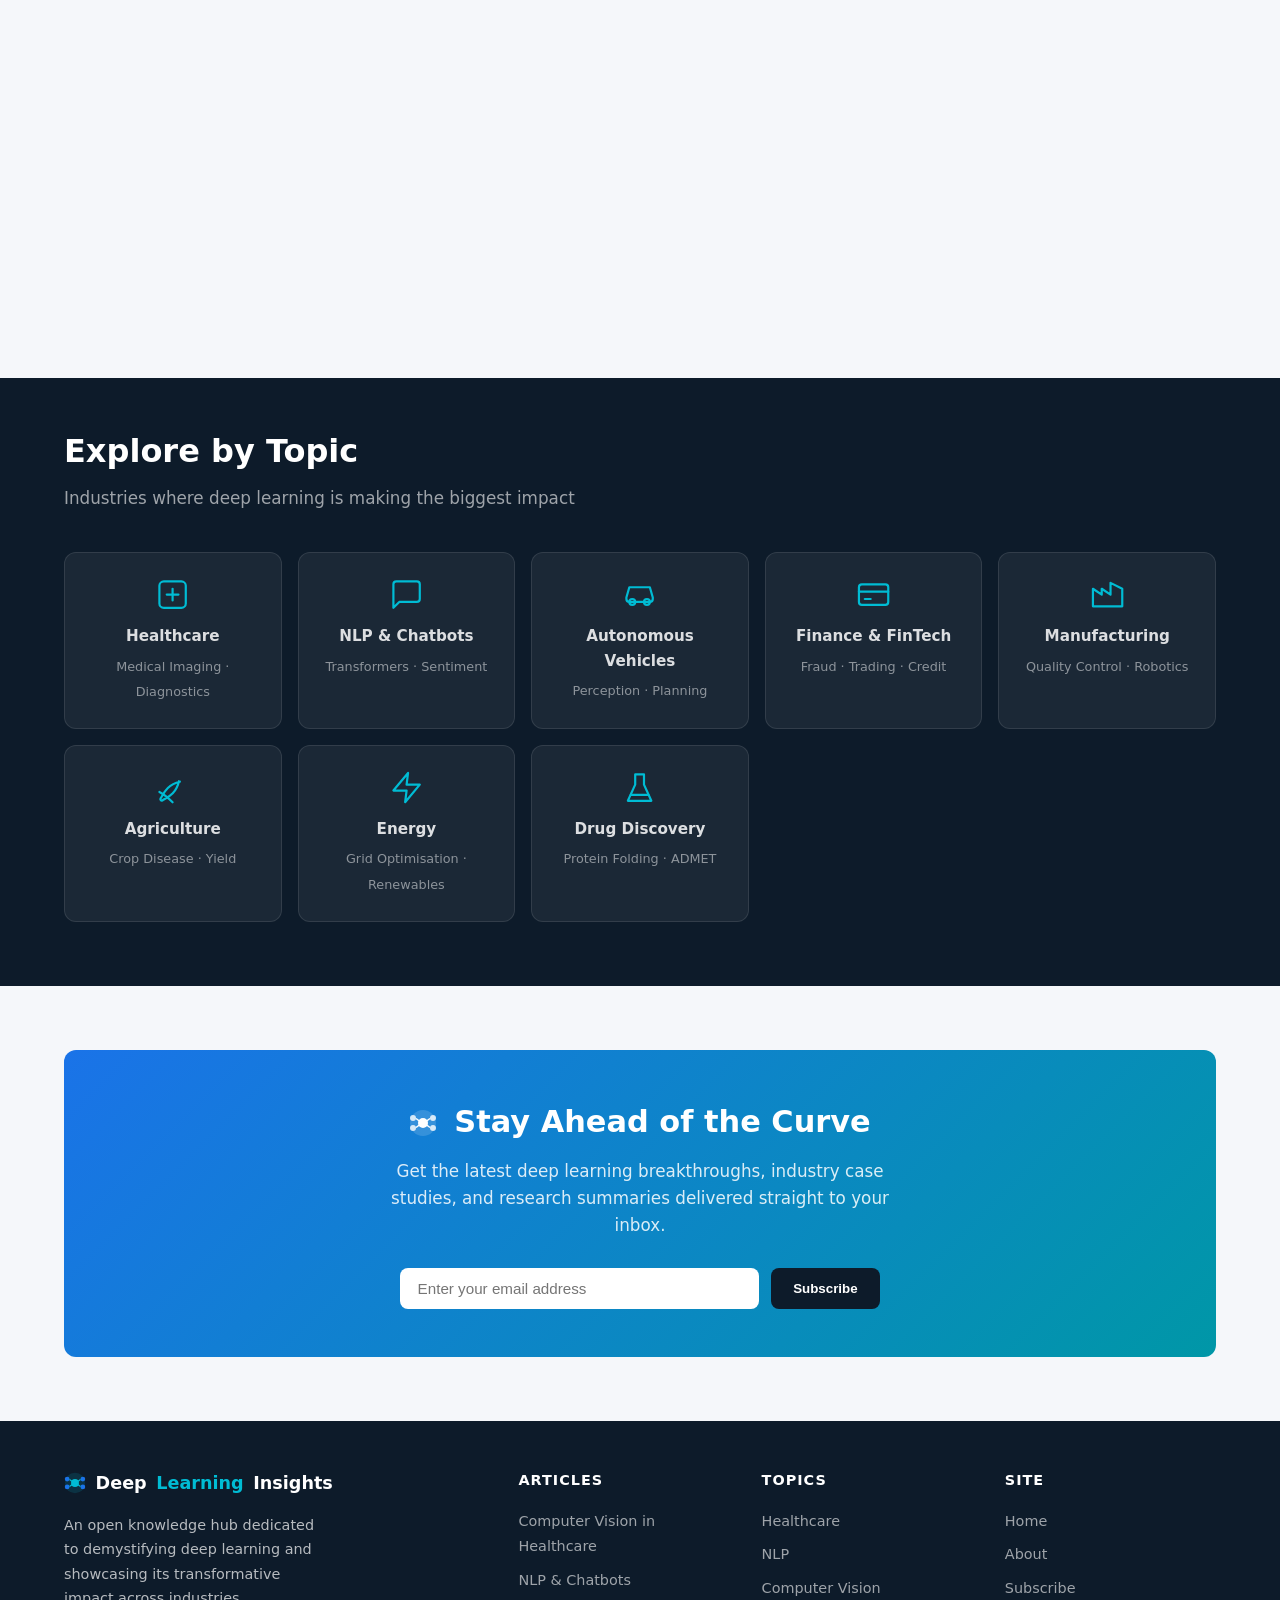
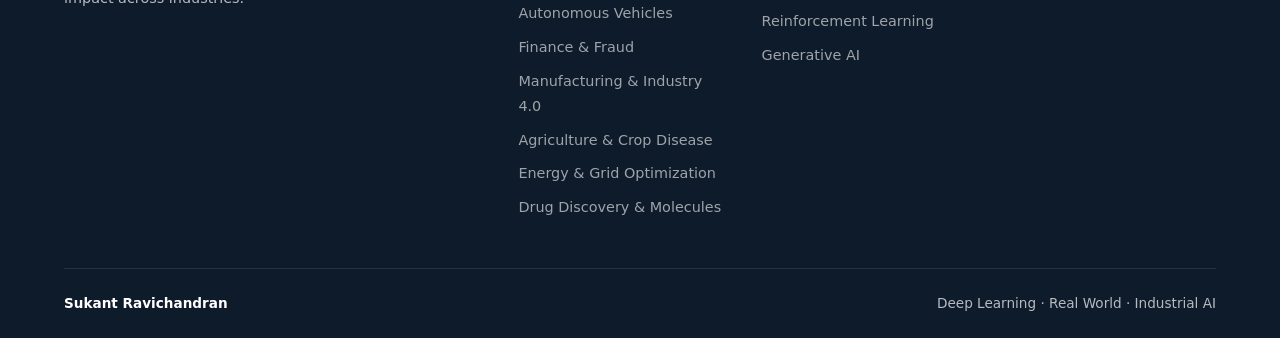
==== commit e135c9aa: "banner update" ====
--- a/index.html
+++ b/index.html
@@ -57,7 +57,7 @@
             Deep Learning in the <span class="highlight">Real World</span>
           </h1>
           <p>
-            Explore how deep learning is revolutionising industries — from diagnosing diseases
+            Explore how deep learning is revolutionising industries - from diagnosing diseases
             and preventing fraud to powering autonomous vehicles and smart factories.
           </p>
           <div class="hero-actions">
@@ -186,7 +186,7 @@
           <h2>How Computer Vision is Revolutionising Medical Diagnostics</h2>
           <p>
             Deep learning-powered computer vision systems can now detect cancers, diabetic
-            retinopathy, and rare diseases with accuracy that rivals — and sometimes surpasses —
+            retinopathy, and rare diseases with accuracy that rivals - and sometimes surpasses -
             experienced clinicians. Discover the models, datasets, and companies leading this
             transformation.
           </p>
@@ -206,8 +206,8 @@
 
         <!-- Card 1: NLP -->
         <article class="blog-card">
-          <div class="card-image" style="background:linear-gradient(135deg,#4a148c,#7b1fa2,#0288d1);">
-            <svg class="card-icon" viewBox="0 0 24 24" fill="none" stroke="currentColor" stroke-width="1.3" stroke-linecap="round" stroke-linejoin="round" aria-hidden="true"><path d="M21 15a2 2 0 01-2 2H7l-4 4V5a2 2 0 012-2h14a2 2 0 012 2z"/><line x1="8" y1="9" x2="16" y2="9"/><line x1="8" y1="13" x2="13" y2="13"/></svg>
+          <div class="card-image">
+            <img src="images/chatbot.png" alt="NLP and Chatbots" style="width:100%;height:100%;object-fit:cover;"/>
             <div class="card-image-overlay"></div>
           </div>
           <div class="card-content">
@@ -233,8 +233,8 @@
 
         <!-- Card 2: Autonomous Vehicles -->
         <article class="blog-card">
-          <div class="card-image" style="background:linear-gradient(135deg,#1b5e20,#2e7d32,#00695c);">
-            <svg class="card-icon" viewBox="0 0 24 24" fill="none" stroke="currentColor" stroke-width="1.3" stroke-linecap="round" stroke-linejoin="round" aria-hidden="true"><path d="M19 17H5a2 2 0 01-2-2v-1l2-7h14l2 7v1a2 2 0 01-2 2z"/><circle cx="7" cy="17" r="2"/><circle cx="17" cy="17" r="2"/><path d="M5 10h14"/></svg>
+          <div class="card-image">
+            <img src="images/selfDriving.png" alt="Autonomous Vehicles" style="width:100%;height:100%;object-fit:cover;"/>
             <div class="card-image-overlay"></div>
           </div>
           <div class="card-content">
@@ -244,7 +244,7 @@
             </div>
             <h3>Deep Learning Behind the Wheel: How Self-Driving Cars See the World</h3>
             <p>
-              LiDAR fusion, object detection with YOLO, and end-to-end driving networks —
+              LiDAR fusion, object detection with YOLO, and end-to-end driving networks -
               a deep dive into the perception stack that makes autonomous driving possible.
             </p>
             <div class="card-meta">
@@ -260,8 +260,8 @@
 
         <!-- Card 3: Finance -->
         <article class="blog-card">
-          <div class="card-image" style="background:linear-gradient(135deg,#b71c1c,#c62828,#e65100);">
-            <svg class="card-icon" viewBox="0 0 24 24" fill="none" stroke="currentColor" stroke-width="1.3" stroke-linecap="round" stroke-linejoin="round" aria-hidden="true"><rect x="2" y="5" width="20" height="14" rx="2"/><line x1="2" y1="10" x2="22" y2="10"/><line x1="6" y1="15" x2="10" y2="15"/></svg>
+          <div class="card-image">
+            <img src="images/finance.png" alt="Finance and Fraud Detection" style="width:100%;height:100%;object-fit:cover;"/>
             <div class="card-image-overlay"></div>
           </div>
           <div class="card-content">
@@ -287,8 +287,8 @@
 
         <!-- Card 4: Manufacturing -->
         <article class="blog-card">
-          <div class="card-image" style="background:linear-gradient(135deg,#0d47a1,#1565c0,#37474f);">
-            <svg class="card-icon" viewBox="0 0 24 24" fill="none" stroke="currentColor" stroke-width="1.3" stroke-linecap="round" stroke-linejoin="round" aria-hidden="true"><path d="M2 20V8l6 4V8l6 4V4l8 4v12H2z"/><rect x="6" y="14" width="3" height="6"/><rect x="11" y="14" width="3" height="6"/></svg>
+          <div class="card-image">
+            <img src="images/industry4_0.png" alt="Manufacturing and Industry 4.0" style="width:100%;height:100%;object-fit:cover;"/>
             <div class="card-image-overlay"></div>
           </div>
           <div class="card-content">
@@ -310,6 +310,87 @@
             </div>
           </div>
           <a href="posts/manufacturing-industry4.html" class="btn btn--outline" style="margin:0 1.5rem 1.5rem;justify-content:center;">Read Article →</a>
+        </article>
+
+        <!-- Card 5: Agriculture -->
+        <article class="blog-card">
+          <div class="card-image">
+            <img src="images/Agriculture.png" alt="Agriculture and Crop Disease" style="width:100%;height:100%;object-fit:cover;"/>
+            <div class="card-image-overlay"></div>
+          </div>
+          <div class="card-content">
+            <div class="card-tags">
+              <span class="tag tag--green">Agriculture</span>
+              <span class="tag tag--teal">Precision Farming</span>
+            </div>
+            <h3>Deep Learning in Agriculture: Detecting Disease and Maximizing Crop Yield</h3>
+            <p>
+              From detecting crop diseases with 98% accuracy to predicting yields months in advance,
+              deep learning is revolutionizing precision farming and sustainable agriculture.
+            </p>
+            <div class="card-meta">
+              <div class="card-author">
+                <div class="author-avatar" style="background:linear-gradient(135deg,#2e7d32,#558b2f);">SR</div>
+                <span>Sukant</span>
+              </div>
+              <span>7 min read</span>
+            </div>
+          </div>
+          <a href="posts/agriculture-crop-disease.html" class="btn btn--outline" style="margin:0 1.5rem 1.5rem;justify-content:center;">Read Article →</a>
+        </article>
+
+        <!-- Card 6: Energy -->
+        <article class="blog-card">
+          <div class="card-image">
+            <img src="images/energy.png" alt="Energy and Grid Optimization" style="width:100%;height:100%;object-fit:cover;"/>
+            <div class="card-image-overlay"></div>
+          </div>
+          <div class="card-content">
+            <div class="card-tags">
+              <span class="tag tag--orange">Energy</span>
+              <span class="tag tag--teal">Smart Grid</span>
+            </div>
+            <h3>Deep Learning in Energy: Optimizing Grids and Forecasting Renewables</h3>
+            <p>
+              Smart grids powered by deep learning enable seamless integration of renewable energy,
+              predictive forecasting of wind and solar output, and real-time grid optimization.
+            </p>
+            <div class="card-meta">
+              <div class="card-author">
+                <div class="author-avatar" style="background:linear-gradient(135deg,#ff6f00,#ff9100);">SR</div>
+                <span>Sukant</span>
+              </div>
+              <span>8 min read</span>
+            </div>
+          </div>
+          <a href="posts/energy-grid-optimization.html" class="btn btn--outline" style="margin:0 1.5rem 1.5rem;justify-content:center;">Read Article →</a>
+        </article>
+
+        <!-- Card 7: Drug Discovery -->
+        <article class="blog-card">
+          <div class="card-image">
+            <img src="images/drugdiscovery.png" alt="Drug Discovery and Molecules" style="width:100%;height:100%;object-fit:cover;"/>
+            <div class="card-image-overlay"></div>
+          </div>
+          <div class="card-content">
+            <div class="card-tags">
+              <span class="tag tag--purple">Pharma</span>
+              <span class="tag tag--pink">Drug Discovery</span>
+            </div>
+            <h3>Deep Learning Accelerates Drug Discovery: From Protein Folding to ADMET Prediction</h3>
+            <p>
+              AlphaFold's breakthrough in protein structure prediction and AI-driven molecular design
+              are compressing drug development timelines and reducing costs for life-saving therapies.
+            </p>
+            <div class="card-meta">
+              <div class="card-author">
+                <div class="author-avatar" style="background:linear-gradient(135deg,#9c27b0,#7b1fa2);">SR</div>
+                <span>Sukant</span>
+              </div>
+              <span>9 min read</span>
+            </div>
+          </div>
+          <a href="posts/drug-discovery-molecules.html" class="btn btn--outline" style="margin:0 1.5rem 1.5rem;justify-content:center;">Read Article →</a>
         </article>
 
       </div>
@@ -347,21 +428,21 @@
           <h4>Manufacturing</h4>
           <span>Quality Control · Robotics</span>
         </a>
-        <div class="topic-card">
+        <a href="posts/agriculture-crop-disease.html" class="topic-card" style="text-decoration:none;">
           <span class="topic-icon"><svg viewBox="0 0 24 24" fill="none" stroke="currentColor" stroke-width="1.5" stroke-linecap="round" stroke-linejoin="round" aria-hidden="true"><path d="M17 8C8 10 5.9 16.17 3.82 19.34A1 1 0 005 20.82c3.17-2.08 9.34-4.18 11.34-13.18M3 15c4 2 7 5 9 7"/></svg></span>
           <h4>Agriculture</h4>
           <span>Crop Disease · Yield</span>
-        </div>
-        <div class="topic-card">
+        </a>
+        <a href="posts/energy-grid-optimization.html" class="topic-card" style="text-decoration:none;">
           <span class="topic-icon"><svg viewBox="0 0 24 24" fill="none" stroke="currentColor" stroke-width="1.5" stroke-linecap="round" stroke-linejoin="round" aria-hidden="true"><polygon points="13 2 3 14 12 14 11 22 21 10 12 10 13 2"/></svg></span>
           <h4>Energy</h4>
           <span>Grid Optimisation · Renewables</span>
-        </div>
-        <div class="topic-card">
+        </a>
+        <a href="posts/drug-discovery-molecules.html" class="topic-card" style="text-decoration:none;">
           <span class="topic-icon"><svg viewBox="0 0 24 24" fill="none" stroke="currentColor" stroke-width="1.5" stroke-linecap="round" stroke-linejoin="round" aria-hidden="true"><path d="M9 3h6M9 3v7l-5 11h16L15 10V3"/><line x1="6" y1="17" x2="18" y2="17"/></svg></span>
           <h4>Drug Discovery</h4>
           <span>Protein Folding · ADMET</span>
-        </div>
+        </a>
       </div>
     </div>
   </section>
@@ -430,6 +511,9 @@
             <li><a href="posts/autonomous-vehicles.html">Autonomous Vehicles</a></li>
             <li><a href="posts/finance-fraud-detection.html">Finance &amp; Fraud</a></li>
             <li><a href="posts/manufacturing-industry4.html">Manufacturing &amp; Industry 4.0</a></li>
+            <li><a href="posts/agriculture-crop-disease.html">Agriculture &amp; Crop Disease</a></li>
+            <li><a href="posts/energy-grid-optimization.html">Energy &amp; Grid Optimization</a></li>
+            <li><a href="posts/drug-discovery-molecules.html">Drug Discovery &amp; Molecules</a></li>
           </ul>
         </div>
         <div class="footer-col">
